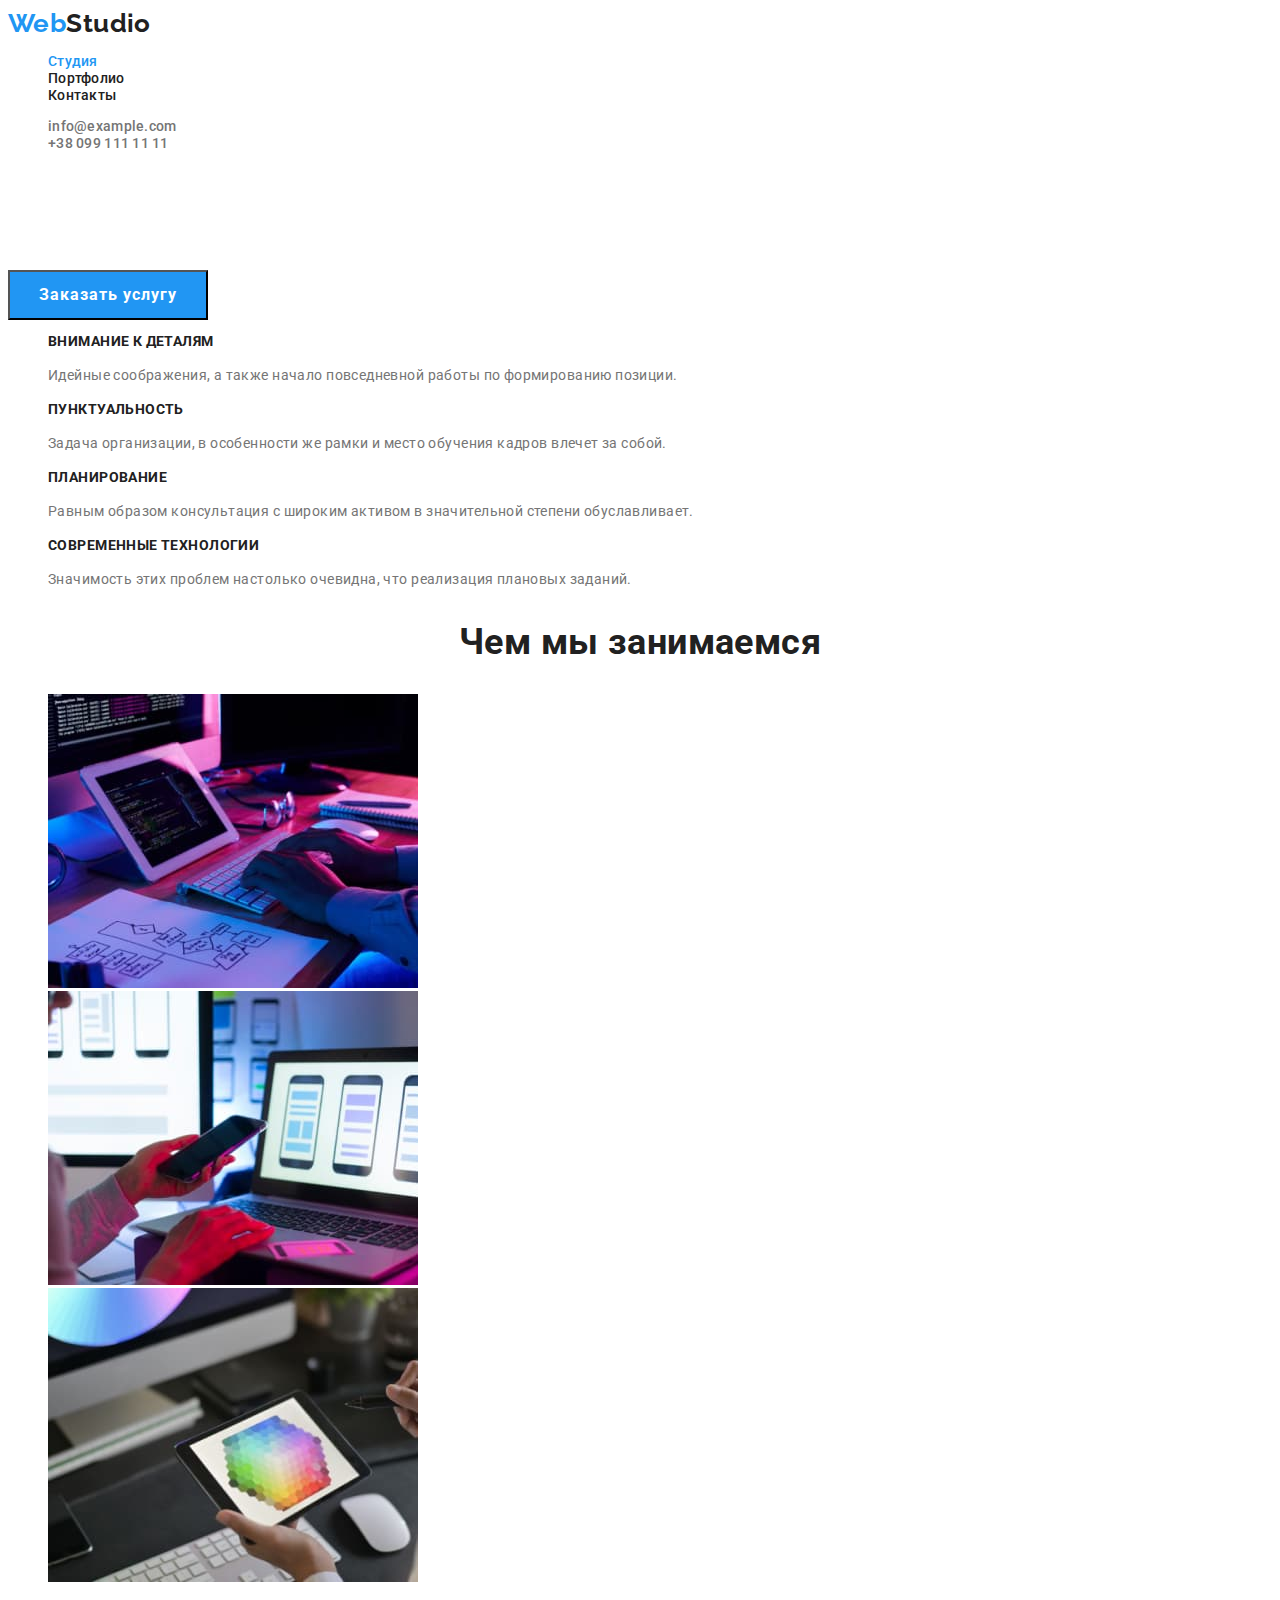
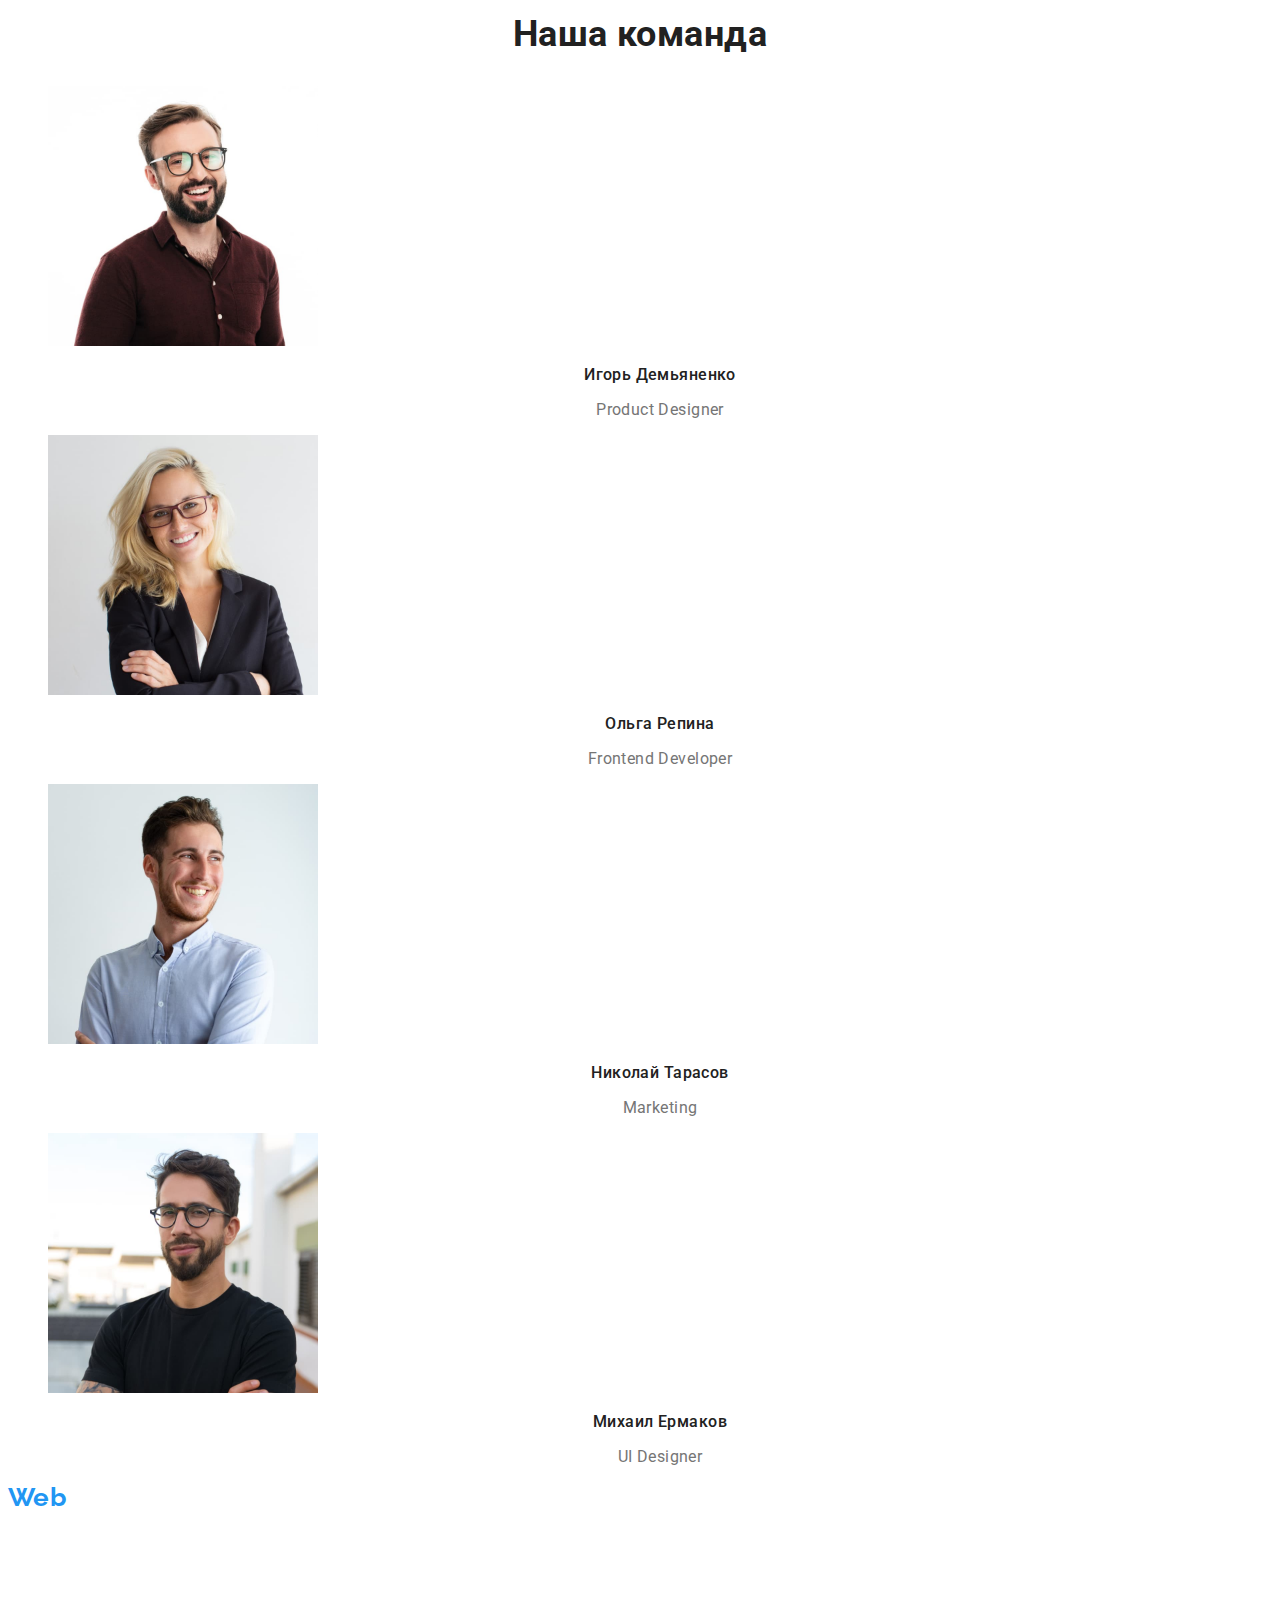
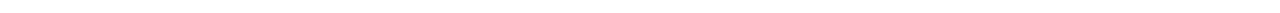
==== index.html @ ce9c1ff7 "copy 2" ====
<!DOCTYPE html>
<html lang="ru">

<head>
    <meta charset="UTF-8">
    <meta http-equiv="X-UA-Compatible" content="IE=edge">
    <meta name="viewport" content="width=device-width, initial-scale=1.0">
    <title>WebStudio</title>
    <link rel="preconnect" href="https://fonts.googleapis.com">
    <link rel="preconnect" href="https://fonts.gstatic.com" crossorigin>
    <link
        href="https://fonts.googleapis.com/css2?family=Raleway:wght@700&family=Roboto:wght@400;500;700;900&display=swap"
        rel="stylesheet">
    <link rel="stylesheet" href="./css/styles.css">
</head>

<body>
    <header class="header">
        <nav class="navigation">
            <a class="logo link" href="./index.html" lang="en"><span class="logo-part">Web</span>Studio</a>
            <ul class="nav-list list">
                <li><a class="nav-list-item carent link accent" href="./index.html">Студия</a></li>
                <li><a class="nav-list-item link accent" href="./portfolio.html">Портфолио</a></li>
                <li><a class="nav-list-item link accent" href="">Контакты</a></li>
            </ul>

        </nav>
        <ul class="contact-header list">
            <li><a class="contact link accent" href="meilto:info@example.com">info@example.com</a></li>
            <li><a class="contact link accent" href="tel:+380991111111">+38 099 111 11 11</a></li>
        </ul>

    </header>

    <div>
        <section class="hero">
            <h1 class="hero-title">Эффективные решения для вашего бизнеса</h1>
            <button type="button" class="button">Заказать услугу</button>
        </section>

    </div>

    <main>
        <section class="section">
            <h2 class="section-title" hidden>Принципы в работе</h2>
            <ul class="base-list list">
                <li>
                    <h3 class="title">Внимание к деталям</h3>
                    <p class="text">Идейные соображения, а также начало повседневной работы по формированию позиции.</p>
                </li>
                <li>
                    <h3 class="title">Пунктуальность</h3>
                    <p class="text">Задача организации, в особенности же рамки и место обучения кадров влечет за собой.
                    </p>
                </li>
                <li>
                    <h3 class="title">Планирование</h3>
                    <p class="text">Равным образом консультация с широким активом в значительной степени обуславливает.
                    </p>
                </li>
                <li>
                    <h3 class="title">Современные технологии</h3>
                    <p class="text">Значимость этих проблем настолько очевидна, что реализация плановых заданий.</p>
                </li>
            </ul>
        </section>
        <section class="section">
            <h2 class="section-title">Чем мы занимаемся</h2>
            <ul class="list">
                <li><img src="./images/img1.jpg" alt="блок-схема и ноутбук" width="370"></li>
                <li><img src="./images/img2.jpg" alt="смартфон и ноутбук" width="370"></li>
                <li><img src="./images/img3.jpg" alt="планшет" width="370"></li>
            </ul>
        </section>
        <section class="section">
            <h2 class="section-title">Наша команда</h2>
            <ul class="team-list list">
                <li>
                    <img src="./images/foto1.jpg" alt="фото Игоря" width="270">
                    <h3 class="title">Игорь Демьяненко</h3>
                    <p class="text">Product Designer</p>
                </li>
                <li>
                    <img src="./images/foto2.jpg" alt="фото Ольгы" width="270">
                    <h3 class="title">Ольга Репина</h3>
                    <p class="text">Frontend Developer</p>
                </li>
                <li>
                    <img src="./images/foto3.jpg" alt="фото Николая" width="270">
                    <h3 class="title">Николай Тарасов</h3>
                    <p class="text">Marketing</p>
                </li>
                <li>
                    <img src="./images/foto4.jpg" alt="фото Михаила" width="270">
                    <h3 class="title">Михаил Ермаков</h3>
                    <p class="text">UI Designer</p>
                </li>
            </ul>
        </section>
    </main>

    <footer class="footer">
        <a class="logo link" href="./index.html" lang="en"><span class="logo-part">Web</span>Studio</a>
        <address>
            <ul class="list">
                <li>
                    <a class="footer-link link accent" href="https://goo.gl/maps/G8qJHYec9bDJNxMg7" target="_blank"
                        rel="noopener noreferrer">г. Киев,
                        пр-т Леси Украинки, 26</a>
                </li>
                <li>
                    <a class="footer-link link accent contact" href="tel:+380991111111">+38 099 111 11 11</a>
                </li>
                <li>
                    <a class="footer-link link accent contact" href="meilto:info@example.com">info@example.com</a>
                </li>
            </ul>
        </address>
    </footer>
</body>

</html>
---- css/styles.css ----
:root {
    --primary-font-family: 'Roboto', sans-serif;
    --secondary-font-family: 'Raleway', sans-serif;

    --primary-text-color: #212121;
    --secondary-text-color: #757575;
    --text-color-light: #ffffff;
    --accent-color: #2196F3;
    --hover-accent-color: #188CE8;

    --btn-filter-color: #F5F4FA;
}

body {
    font-size: 14px;
    letter-spacing: 0.03em;

    background: var(--text-color-light);
    /* background: #F5F4FA; */
    color: var(--primary-text-color);
    font-family: var(--primary-font-family);
}


.list {
    list-style: none;
}

.link {
    text-decoration: none;

}

/* header */
.logo {
    font-family: var(--secondary-font-family);
    font-weight: 700;
    font-size: 26px;
    line-height: 1.19;


    color: var(--primary-text-color);
}

.logo-part {
    color: var(--accent-color);
}


.nav-list-item,
.contact {
    font-weight: 500;
    line-height: 1.14;
    letter-spacing: 0.02em;

}

.nav-list-item {
    color: var(--primary-text-color);
}

.contact {
    color: var(--secondary-text-color);
}

.nav-list-item.carent {
    color: var(--accent-color)
}


.accent:hover,
.accent:focus {
    color: var(--accent-color);
}



/* --------------hero------------ */

.hero-title {
    font-weight: 900;
    font-size: 44px;
    line-height: 1.36;
    text-align: center;
    letter-spacing: 0.06em;
    text-transform: uppercase;

    color: var(--text-color-light);
}

.button {
    font-family: var(--primary-font-family);
    width: 200px;
    height: 50px;

    font-weight: 700;
    font-size: 16px;
    line-height: 1.88;

    cursor: pointer;
    align-items: center;
    text-align: center;
    letter-spacing: 0.06em;

    background-color: var(--accent-color);
    color: var(--text-color-light);
}

.button:hover,
.button:focus {
    background-color: var(--hover-accent-color);

}

/* -------------main------------ */

.section-title {
    font-weight: 700;
    font-size: 36px;
    line-height: 1.16;
    text-align: center;
}

.base-list .title {
    font-weight: 700;
    font-size: 14px;
    line-height: 1.14;
    text-transform: uppercase;
}

.team-list .title {
    font-weight: 500;
    font-size: 16px;
    line-height: 1.19;

    text-align: center;
}


.base-list .text {
    line-height: 1.71;

    color: var(--secondary-text-color);
}

.team-list .text {
    font-size: 16px;
    line-height: 1.19;

    text-align: center;
    color: var(--secondary-text-color);
}

/* ---------footer--------- */
.footer .logo {
    color: var(--text-color-light);
}

.footer-link {
    font-weight: 400;
    line-height: 1.71;
    font-style: normal;

    color: var(--text-color-light);
}

.footer .contact {
    color: rgba(255, 255, 255, 0.6);
}

.footer .contact:hover,
.footer .contact:focus {
    color: var(--accent-color);
}

/* ----------portfolio---------- */

.btn-filter {
    font-family: var(--primary-font-family);
    font-weight: 500;
    font-size: 16px;
    line-height: 1.62;

    cursor: pointer;

    text-align: center;
    height: 38px;

    color: var(--primary-text-color);

    background: var(--btn-filter-color);
    border-radius: 4px;
}

.btn-filter:hover,
.btn-filter:focus {
    background-color: var(--accent-color);
    color: var(--text-color-light);
}

.portfolio-title {
    font-weight: 700;
    font-size: 18px;
    line-height: 2;
    letter-spacing: 0.06em;

    color: var(--primary-text-color)
}

.portfolio-text {
    font-size: 16px;
    line-height: 1.88;

    color: var(--secondary-text-color);
}
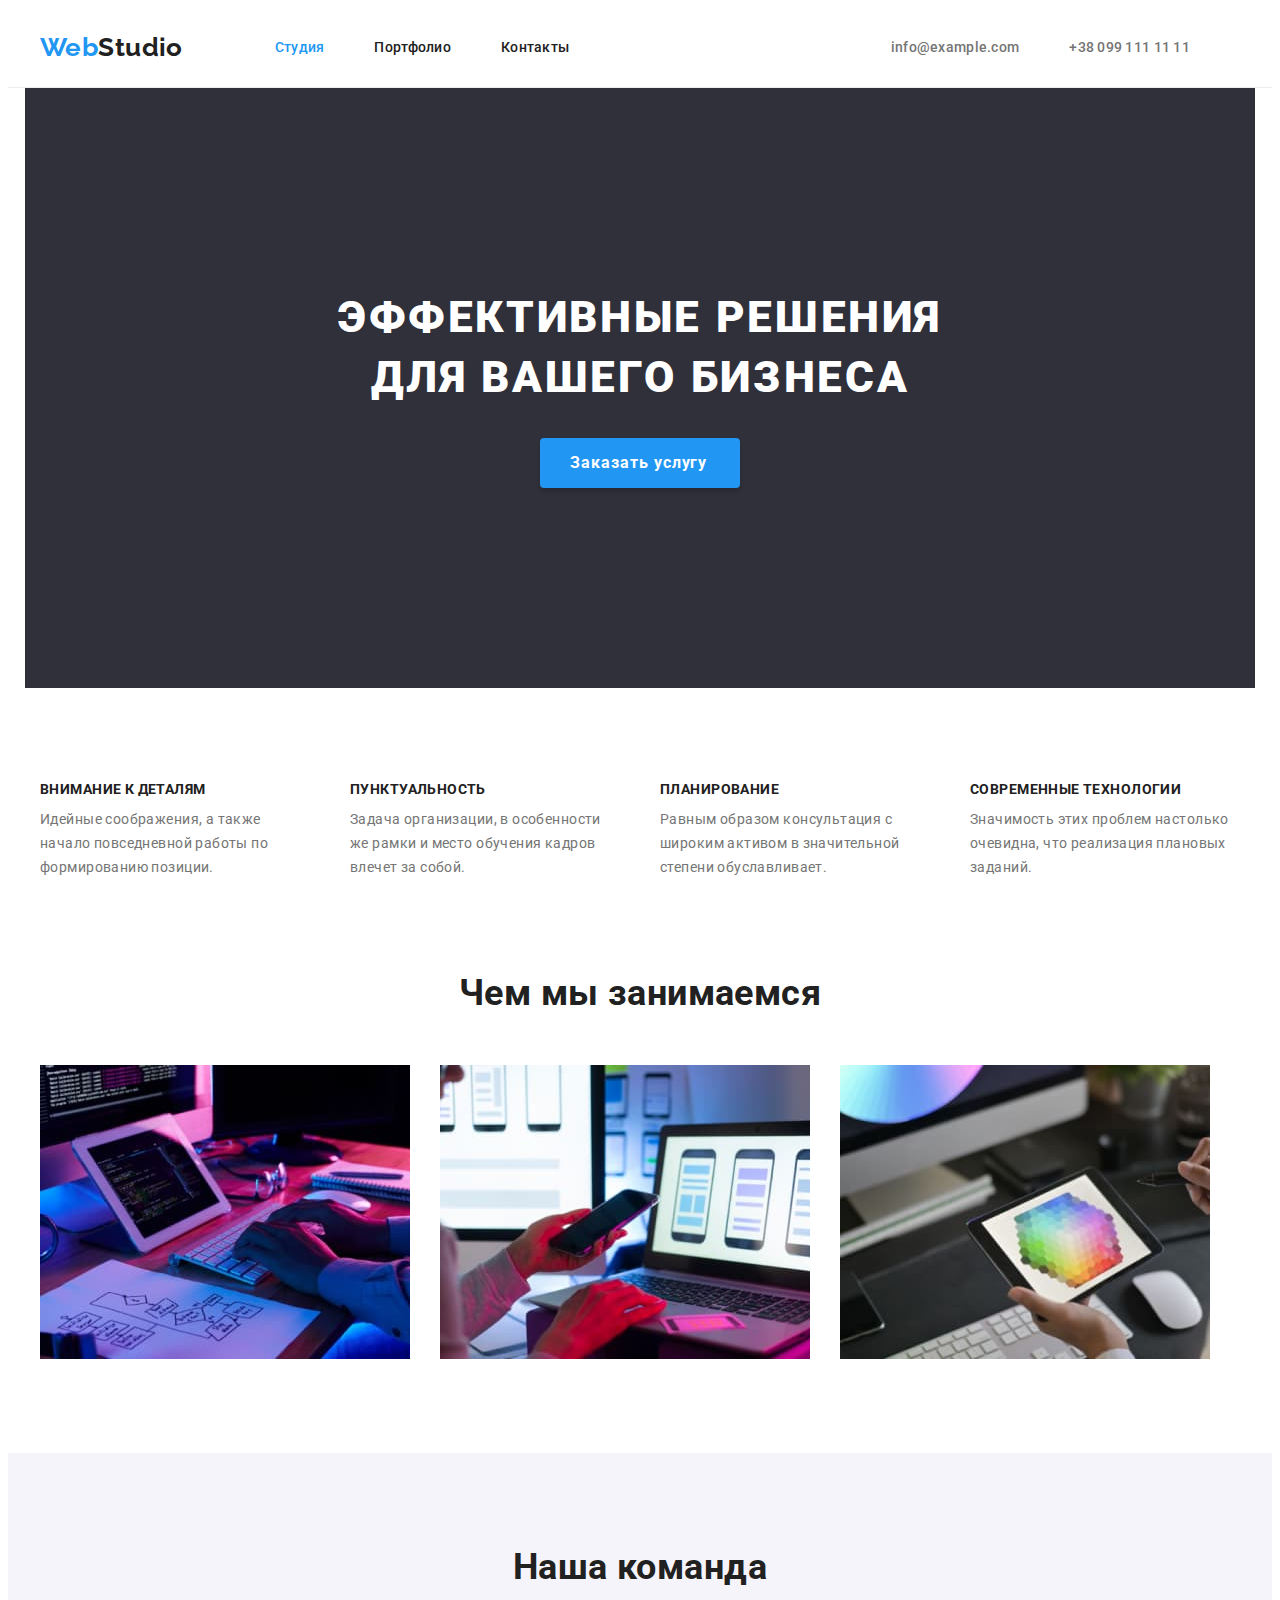
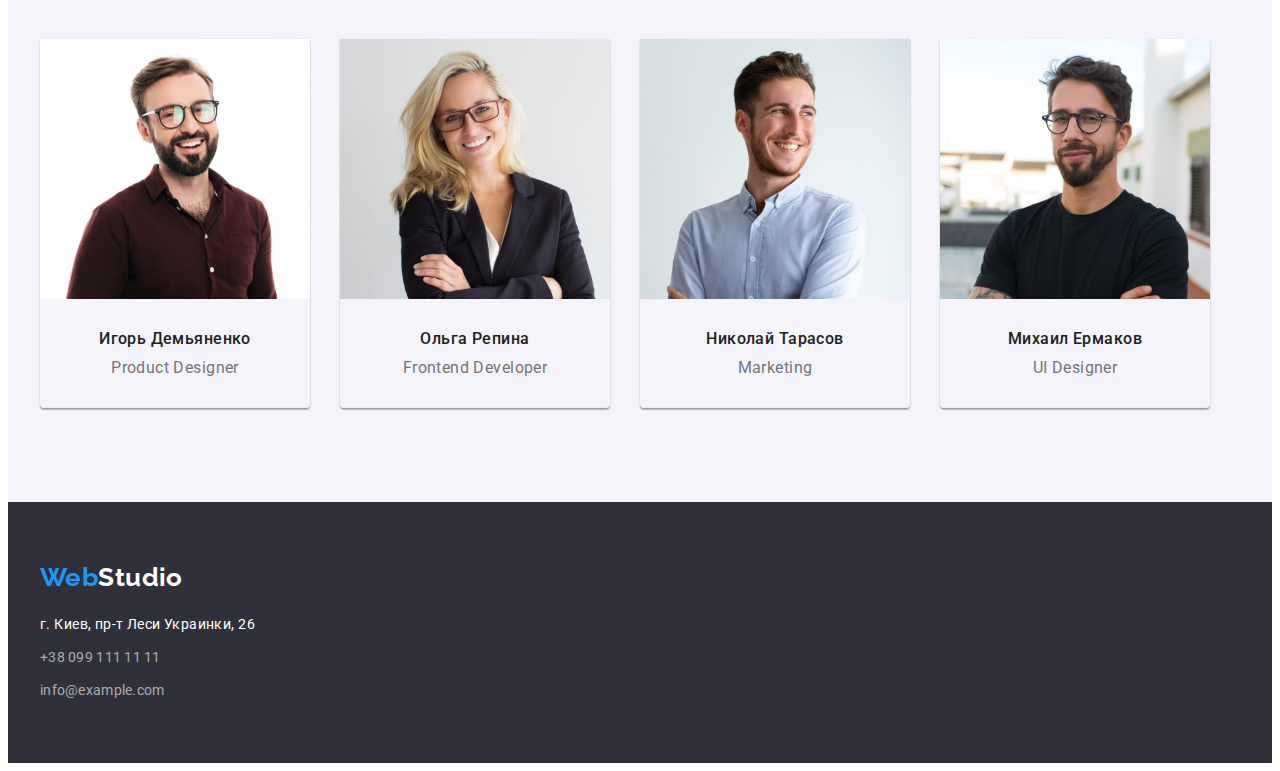
==== commit e2274170: "home work3" ====
--- a/index.html
+++ b/index.html
@@ -11,28 +11,37 @@
     <link
         href="https://fonts.googleapis.com/css2?family=Raleway:wght@700&family=Roboto:wght@400;500;700;900&display=swap"
         rel="stylesheet">
+    <link rel="stylesheet" href="https://cdnjs.cloudflare.com/ajax/libs/modern-normalize/1.1.0/modern-normalize.min.css"
+        integrity="sha512-wpPYUAdjBVSE4KJnH1VR1HeZfpl1ub8YT/NKx4PuQ5NmX2tKuGu6U/JRp5y+Y8XG2tV+wKQpNHVUX03MfMFn9Q=="
+        crossorigin="anonymous" referrerpolicy="no-referrer" />
+
     <link rel="stylesheet" href="./css/styles.css">
 </head>
 
 <body>
     <header class="header">
-        <nav class="navigation">
-            <a class="logo link" href="./index.html" lang="en"><span class="logo-part">Web</span>Studio</a>
-            <ul class="nav-list list">
-                <li><a class="nav-list-item carent link accent" href="./index.html">Студия</a></li>
-                <li><a class="nav-list-item link accent" href="./portfolio.html">Портфолио</a></li>
-                <li><a class="nav-list-item link accent" href="">Контакты</a></li>
+        <div class="container header-container">
+            <nav class="navigation">
+                <a class="logo link" href="./index.html" lang="en"><span class="logo-part">Web</span>Studio</a>
+                <ul class="nav-list list">
+                    <li class="nav-list-item"><a class="nav-list-link carent link accent" href="./index.html">Студия</a>
+                    </li>
+                    <li class="nav-list-item"><a class="nav-list-link link accent" href="./portfolio.html">Портфолио</a>
+                    </li>
+                    <li class="nav-list-item"><a class="nav-list-link link accent" href="">Контакты</a></li>
+                </ul>
+
+            </nav>
+            <ul class="contact-header list">
+                <li class="contact-item"><a class="contact link accent"
+                        href="meilto:info@example.com">info@example.com</a></li>
+                <li class="contact-item"><a class="contact link accent" href="tel:+380991111111">+38 099 111 11 11</a>
+                </li>
             </ul>
-
-        </nav>
-        <ul class="contact-header list">
-            <li><a class="contact link accent" href="meilto:info@example.com">info@example.com</a></li>
-            <li><a class="contact link accent" href="tel:+380991111111">+38 099 111 11 11</a></li>
-        </ul>
-
+        </div>
     </header>
 
-    <div>
+    <div class="container hero-container">
         <section class="hero">
             <h1 class="hero-title">Эффективные решения для вашего бизнеса</h1>
             <button type="button" class="button">Заказать услугу</button>
@@ -41,81 +50,108 @@
     </div>
 
     <main>
-        <section class="section">
-            <h2 class="section-title" hidden>Принципы в работе</h2>
-            <ul class="base-list list">
-                <li>
-                    <h3 class="title">Внимание к деталям</h3>
-                    <p class="text">Идейные соображения, а также начало повседневной работы по формированию позиции.</p>
-                </li>
-                <li>
-                    <h3 class="title">Пунктуальность</h3>
-                    <p class="text">Задача организации, в особенности же рамки и место обучения кадров влечет за собой.
-                    </p>
-                </li>
-                <li>
-                    <h3 class="title">Планирование</h3>
-                    <p class="text">Равным образом консультация с широким активом в значительной степени обуславливает.
-                    </p>
-                </li>
-                <li>
-                    <h3 class="title">Современные технологии</h3>
-                    <p class="text">Значимость этих проблем настолько очевидна, что реализация плановых заданий.</p>
-                </li>
-            </ul>
+        <section class="section principle">
+            <div class="container">
+                <h2 class="section-title" hidden>Принципы в работе</h2>
+                <ul class="base-list list">
+                    <li class="base-list-item">
+                        <h3 class="title">Внимание к деталям</h3>
+                        <p class="text">Идейные соображения, а также начало повседневной работы по формированию позиции.
+                        </p>
+                    </li>
+                    <li class="base-list-item">
+                        <h3 class="title">Пунктуальность</h3>
+                        <p class="text">Задача организации, в особенности же рамки и место обучения кадров влечет за
+                            собой.
+                        </p>
+                    </li>
+                    <li class="base-list-item">
+                        <h3 class="title">Планирование</h3>
+                        <p class="text">Равным образом консультация с широким активом в значительной степени
+                            обуславливает.
+                        </p>
+                    </li>
+                    <li class="base-list-item">
+                        <h3 class="title">Современные технологии</h3>
+                        <p class="text">Значимость этих проблем настолько очевидна, что реализация плановых заданий.</p>
+                    </li>
+                </ul>
+            </div>
+
         </section>
         <section class="section">
-            <h2 class="section-title">Чем мы занимаемся</h2>
-            <ul class="list">
-                <li><img src="./images/img1.jpg" alt="блок-схема и ноутбук" width="370"></li>
-                <li><img src="./images/img2.jpg" alt="смартфон и ноутбук" width="370"></li>
-                <li><img src="./images/img3.jpg" alt="планшет" width="370"></li>
-            </ul>
+            <div class="container">
+                <h2 class="section-title">Чем мы занимаемся</h2>
+                <ul class="list work-list">
+                    <li class="work-list-item"><img src="./images/img1.jpg" alt="блок-схема и ноутбук" width="370"></li>
+                    <li class="work-list-item"><img src="./images/img2.jpg" alt="смартфон и ноутбук" width="370"></li>
+                    <li class="work-list-item"><img src="./images/img3.jpg" alt="планшет" width="370"></li>
+                </ul>
+            </div>
+
         </section>
-        <section class="section">
-            <h2 class="section-title">Наша команда</h2>
-            <ul class="team-list list">
-                <li>
-                    <img src="./images/foto1.jpg" alt="фото Игоря" width="270">
-                    <h3 class="title">Игорь Демьяненко</h3>
-                    <p class="text">Product Designer</p>
-                </li>
-                <li>
-                    <img src="./images/foto2.jpg" alt="фото Ольгы" width="270">
-                    <h3 class="title">Ольга Репина</h3>
-                    <p class="text">Frontend Developer</p>
-                </li>
-                <li>
-                    <img src="./images/foto3.jpg" alt="фото Николая" width="270">
-                    <h3 class="title">Николай Тарасов</h3>
-                    <p class="text">Marketing</p>
-                </li>
-                <li>
-                    <img src="./images/foto4.jpg" alt="фото Михаила" width="270">
-                    <h3 class="title">Михаил Ермаков</h3>
-                    <p class="text">UI Designer</p>
-                </li>
-            </ul>
+        <section class="team-section section">
+            <div class="container">
+                <h2 class="section-title">Наша команда</h2>
+                <ul class="team-list list">
+                    <li class="team-list-item">
+                        <img src="./images/foto1.jpg" alt="фото Игоря" width="270">
+                        <div class="team-card">
+                            <h3 class="title">Игорь Демьяненко</h3>
+                            <p class="text">Product Designer</p>
+                        </div>
+
+                    </li>
+                    <li class="team-list-item">
+                        <img src="./images/foto2.jpg" alt="фото Ольгы" width="270">
+                        <div class="team-card">
+                            <h3 class="title">Ольга Репина</h3>
+                            <p class="text">Frontend Developer</p>
+                        </div>
+
+                    </li>
+                    <li class="team-list-item">
+                        <img src="./images/foto3.jpg" alt="фото Николая" width="270">
+                        <div class="team-card">
+                            <h3 class="title">Николай Тарасов</h3>
+                            <p class="text">Marketing</p>
+                        </div>
+
+                    </li>
+                    <li class="team-list-item">
+                        <img src="./images/foto4.jpg" alt="фото Михаила" width="270">
+                        <div class="team-card">
+                            <h3 class="title">Михаил Ермаков</h3>
+                            <p class="text">UI Designer</p>
+                        </div>
+
+                    </li>
+                </ul>
+            </div>
+
         </section>
     </main>
 
     <footer class="footer">
-        <a class="logo link" href="./index.html" lang="en"><span class="logo-part">Web</span>Studio</a>
-        <address>
-            <ul class="list">
-                <li>
-                    <a class="footer-link link accent" href="https://goo.gl/maps/G8qJHYec9bDJNxMg7" target="_blank"
-                        rel="noopener noreferrer">г. Киев,
-                        пр-т Леси Украинки, 26</a>
-                </li>
-                <li>
-                    <a class="footer-link link accent contact" href="tel:+380991111111">+38 099 111 11 11</a>
-                </li>
-                <li>
-                    <a class="footer-link link accent contact" href="meilto:info@example.com">info@example.com</a>
-                </li>
-            </ul>
-        </address>
+        <div class="container">
+            <a class="logo link" href="./index.html" lang="en"><span class="logo-part">Web</span>Studio</a>
+            <address>
+                <ul class="list">
+                    <li class="address-item">
+                        <a class="footer-link link accent" href="https://goo.gl/maps/G8qJHYec9bDJNxMg7" target="_blank"
+                            rel="noopener noreferrer">г. Киев,
+                            пр-т Леси Украинки, 26</a>
+                    </li>
+                    <li class="address-item">
+                        <a class="footer-link link accent contact" href="tel:+380991111111">+38 099 111 11 11</a>
+                    </li>
+                    <li class="address-item">
+                        <a class="footer-link link accent contact" href="meilto:info@example.com">info@example.com</a>
+                    </li>
+                </ul>
+            </address>
+        </div>
+
     </footer>
 </body>
 
--- a/css/styles.css
+++ b/css/styles.css
@@ -21,8 +21,32 @@
     font-family: var(--primary-font-family);
 }
 
+h1,
+h2,
+h3,
+h4,
+p {
+    margin-top: 0;
+    margin-bottom: 0;
+}
+
+ul,
+ol {
+    margin-top: 0;
+    margin-bottom: 0;
+    padding-left: 0;
+}
+
+img {
+    display: block;
+}
+
+address {
+    font-style: normal;
+}
 
 .list {
+    display: flex;
     list-style: none;
 }
 
@@ -31,8 +55,35 @@
 
 }
 
+.container {
+    width: 1200px;
+    padding-left: 15px;
+    padding-right: 15px;
+    margin-left: auto;
+    margin-right: auto;
+}
+
 /* header */
+.header {
+    padding-top: 24px;
+    padding-bottom: 24px;
+    border-bottom: 1px solid #ECECEC;
+}
+
+.header-container {
+    display: flex;
+    align-items: center;
+    justify-content: space-between;
+}
+
+.navigation {
+    display: flex;
+    align-items: center;
+}
+
 .logo {
+    margin-right: 92px;
+
     font-family: var(--secondary-font-family);
     font-weight: 700;
     font-size: 26px;
@@ -46,8 +97,12 @@
     color: var(--accent-color);
 }
 
-
-.nav-list-item,
+.nav-list {
+    display: flex;
+    align-items: center;
+}
+
+.nav-list-link,
 .contact {
     font-weight: 500;
     line-height: 1.14;
@@ -55,15 +110,20 @@
 
 }
 
-.nav-list-item {
+.nav-list-link {
     color: var(--primary-text-color);
+}
+
+.nav-list-item:not(:last-child),
+.contact-item {
+    margin-right: 50px;
 }
 
 .contact {
     color: var(--secondary-text-color);
 }
 
-.nav-list-item.carent {
+.nav-list-link.carent {
     color: var(--accent-color)
 }
 
@@ -76,8 +136,19 @@
 
 
 /* --------------hero------------ */
+.hero-container {
+    background: #2F303A;
+    padding-top: 200px;
+    padding-bottom: 200px;
+
+    /* align-content: center; */
+}
 
 .hero-title {
+    margin-left: auto;
+    margin-right: auto;
+    margin-bottom: 30px;
+    max-width: 696px;
     font-weight: 900;
     font-size: 44px;
     line-height: 1.36;
@@ -89,9 +160,16 @@
 }
 
 .button {
+    display: flex;
+    margin-left: auto;
+    margin-right: auto;
+
     font-family: var(--primary-font-family);
-    width: 200px;
-    height: 50px;
+    min-width: 200px;
+
+    padding: 10px 30px;
+    box-shadow: 0px 4px 4px rgba(0, 0, 0, 0.15);
+    border-radius: 4px;
 
     font-weight: 700;
     font-size: 16px;
@@ -104,6 +182,7 @@
 
     background-color: var(--accent-color);
     color: var(--text-color-light);
+    border: none;
 }
 
 .button:hover,
@@ -114,11 +193,45 @@
 
 /* -------------main------------ */
 
+.section {
+    padding-top: 94px;
+    padding-bottom: 94px;
+}
+
 .section-title {
+    margin-bottom: 50px;
     font-weight: 700;
     font-size: 36px;
     line-height: 1.16;
     text-align: center;
+}
+
+.principle {
+    padding-bottom: 0;
+}
+
+.base-list {
+    justify-content: space-between;
+}
+
+.base-list-item {
+    width: 270px;
+
+}
+
+.team-list {
+    margin-left: -30px;
+    margin-top: -30px;
+}
+
+.team-list-item {
+    flex-basis: calc((100%-120px))/4;
+    margin-left: 30px;
+    margin-top: 30px;
+}
+
+.title {
+    margin-bottom: 10px;
 }
 
 .base-list .title {
@@ -136,11 +249,25 @@
     text-align: center;
 }
 
+.work-list {
+    margin-left: -30px;
+    margin-top: -30px;
+}
+
+.work-list-item {
+    flex-basis: calc((100%-90px))/3;
+    margin-left: 30px;
+    margin-top: 30px;
+}
 
 .base-list .text {
     line-height: 1.71;
 
     color: var(--secondary-text-color);
+}
+
+.team-section {
+    background-color: #F5F4FA;
 }
 
 .team-list .text {
@@ -151,9 +278,38 @@
     color: var(--secondary-text-color);
 }
 
+.team-list-item {
+    box-shadow: 0px 1px 3px rgba(0, 0, 0, 0.12), 0px 1px 1px rgba(0, 0, 0, 0.14), 0px 2px 1px rgba(0, 0, 0, 0.2);
+    border-radius: 0px 0px 4px 4px;
+    border-bottom: 1px solid #ECECEC;
+    ;
+}
+
+.team-card {
+    padding-top: 30px;
+    padding-bottom: 30px;
+}
+
 /* ---------footer--------- */
+.footer {
+    background: #2F303A;
+    padding-top: 60px;
+    padding-bottom: 60px;
+
+}
+
 .footer .logo {
     color: var(--text-color-light);
+}
+
+.footer .list {
+    display: inline-block;
+    margin-top: 20px;
+
+}
+
+.address-item:not(:last-child) {
+    padding-bottom: 9px;
 }
 
 .footer-link {
@@ -175,7 +331,21 @@
 
 /* ----------portfolio---------- */
 
+.portfolio {
+    padding-top: 94px;
+    padding-bottom: 94px;
+}
+
+.portfolio-list-btn {
+    display: flex;
+    justify-content: center;
+
+    margin-bottom: 50px;
+}
+
 .btn-filter {
+    margin-right: 8px;
+
     font-family: var(--primary-font-family);
     font-weight: 500;
     font-size: 16px;
@@ -190,12 +360,27 @@
 
     background: var(--btn-filter-color);
     border-radius: 4px;
+    border: none;
 }
 
 .btn-filter:hover,
 .btn-filter:focus {
     background-color: var(--accent-color);
     color: var(--text-color-light);
+}
+
+.portfolio-list {
+
+    flex-wrap: wrap;
+    margin-left: -30px;
+    margin-top: -30px;
+}
+
+.portfolio-list-item {
+    flex-basis: calc((100%-90px))/3;
+    margin-left: 30px;
+    margin-top: 30px;
+
 }
 
 .portfolio-title {
@@ -203,6 +388,7 @@
     font-size: 18px;
     line-height: 2;
     letter-spacing: 0.06em;
+    margin-bottom: 4px;
 
     color: var(--primary-text-color)
 }
@@ -212,4 +398,9 @@
     line-height: 1.88;
 
     color: var(--secondary-text-color);
+}
+
+.portfolio-card {
+    padding: 20px 24px;
+    border-bottom: 1px solid #EEEEEE;
 }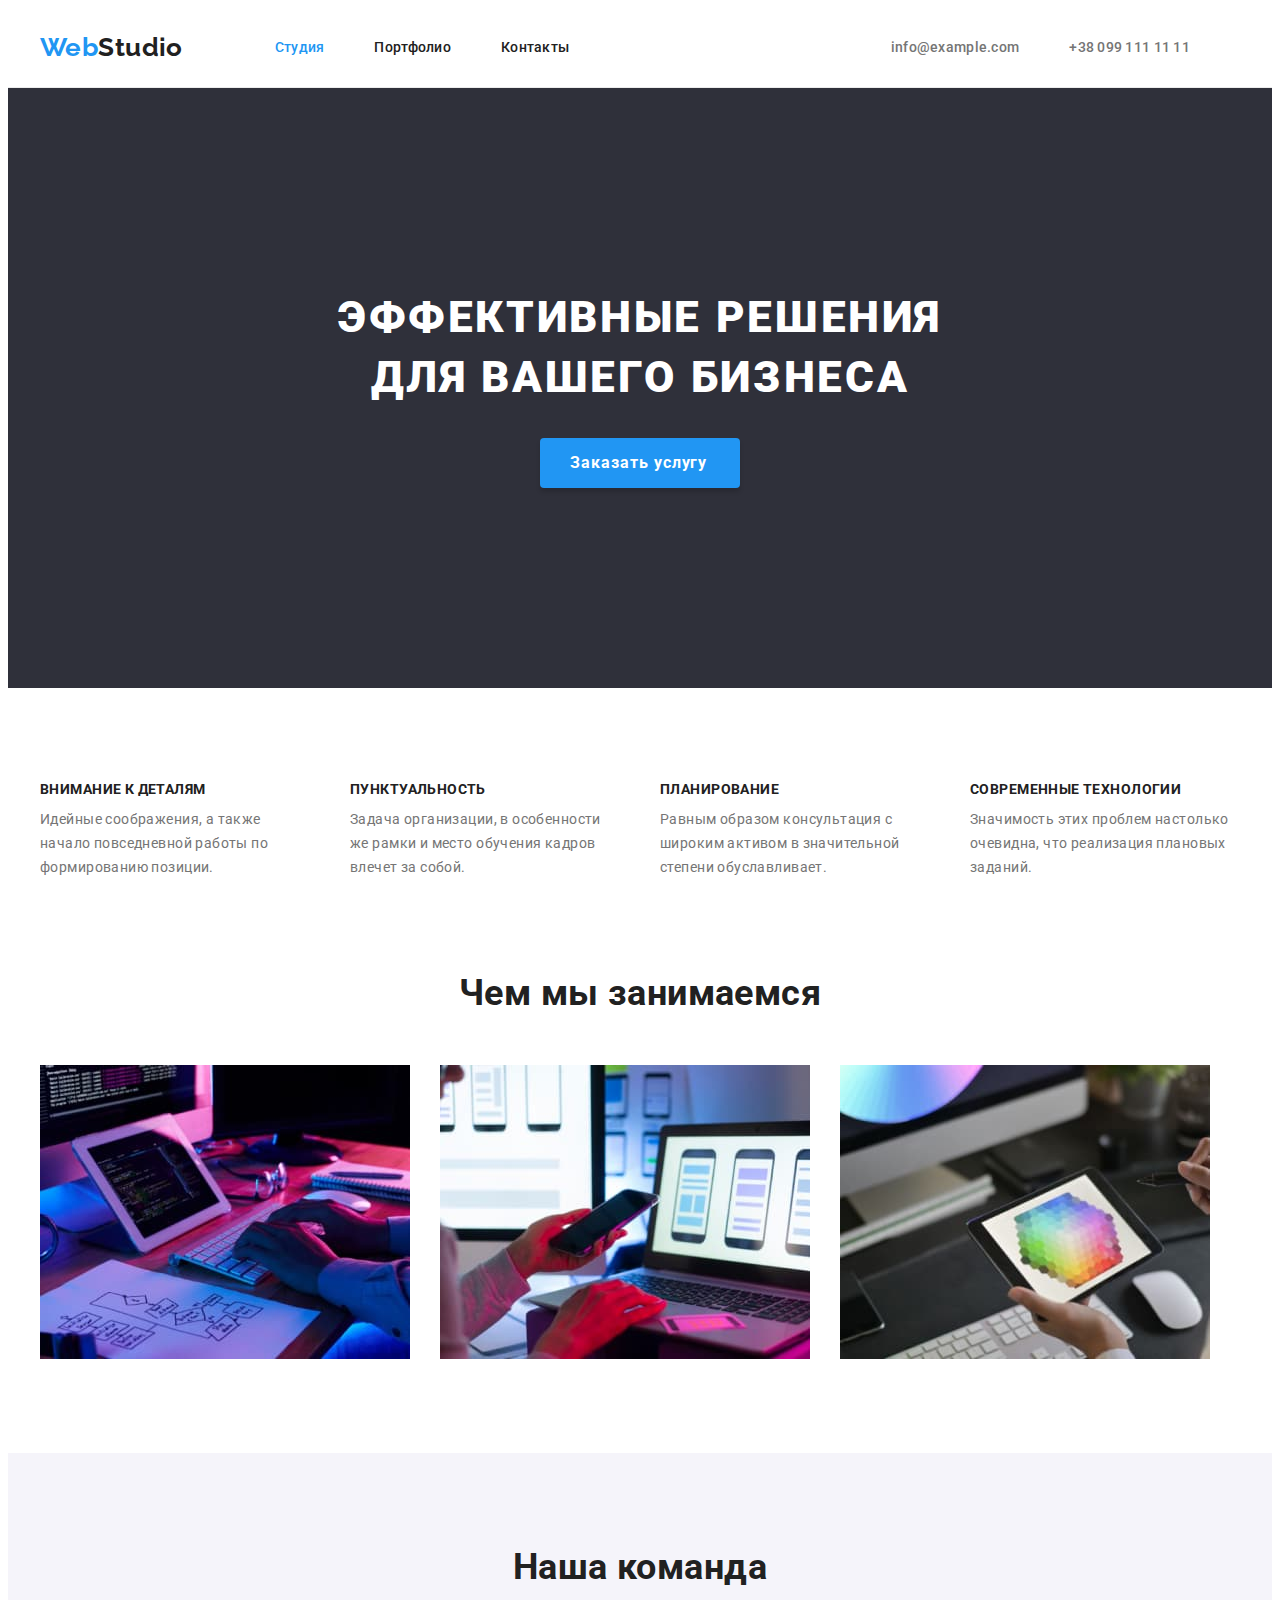
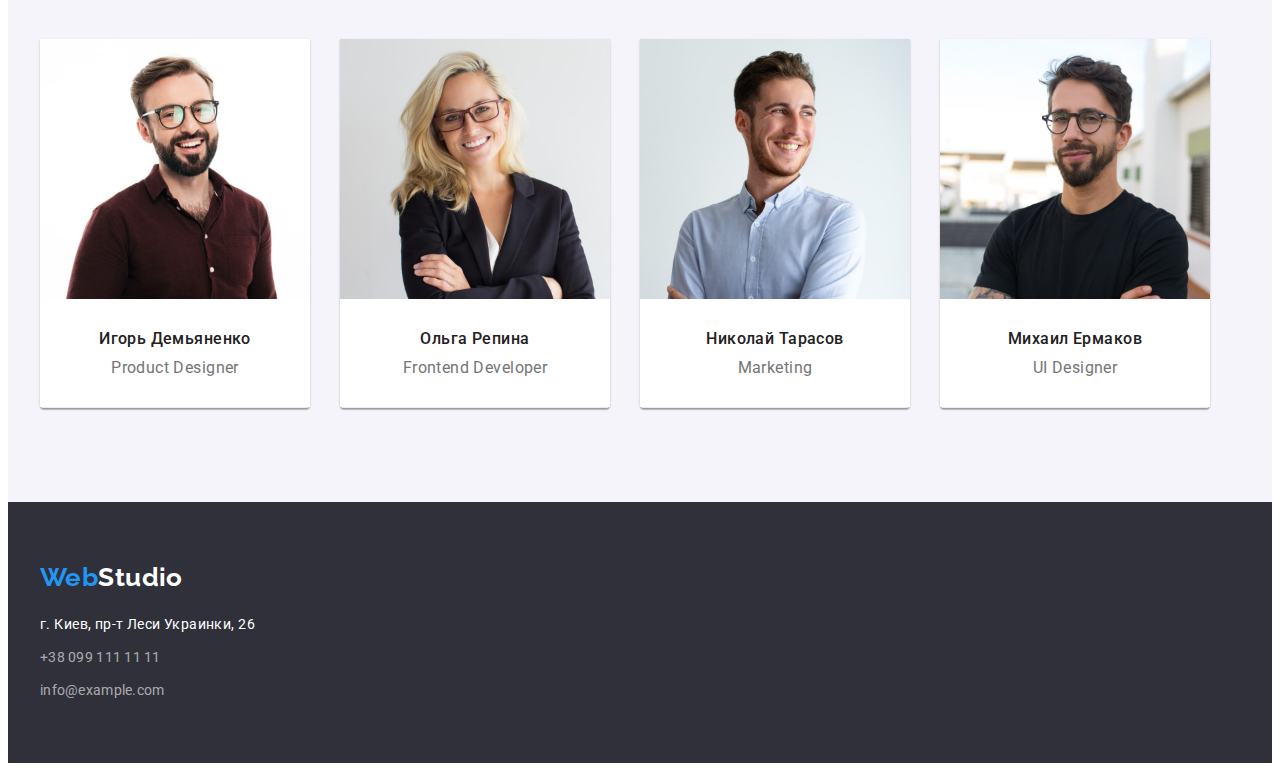
==== commit aa72e376: "change work3" ====
--- a/index.html
+++ b/index.html
@@ -41,15 +41,16 @@
         </div>
     </header>
 
-    <div class="container hero-container">
+    <main>
         <section class="hero">
-            <h1 class="hero-title">Эффективные решения для вашего бизнеса</h1>
-            <button type="button" class="button">Заказать услугу</button>
+            <div class="container hero-container">
+
+                <h1 class="hero-title">Эффективные решения для вашего бизнеса</h1>
+                <button type="button" class="button">Заказать услугу</button>
+
+            </div>
         </section>
 
-    </div>
-
-    <main>
         <section class="section principle">
             <div class="container">
                 <h2 class="section-title" hidden>Принципы в работе</h2>
--- a/css/styles.css
+++ b/css/styles.css
@@ -16,7 +16,6 @@
     letter-spacing: 0.03em;
 
     background: var(--text-color-light);
-    /* background: #F5F4FA; */
     color: var(--primary-text-color);
     font-family: var(--primary-font-family);
 }
@@ -136,7 +135,7 @@
 
 
 /* --------------hero------------ */
-.hero-container {
+.hero {
     background: #2F303A;
     padding-top: 200px;
     padding-bottom: 200px;
@@ -286,6 +285,7 @@
 }
 
 .team-card {
+    background-color: #fff;
     padding-top: 30px;
     padding-bottom: 30px;
 }
@@ -309,7 +309,7 @@
 }
 
 .address-item:not(:last-child) {
-    padding-bottom: 9px;
+    margin-bottom: 9px;
 }
 
 .footer-link {
@@ -331,11 +331,6 @@
 
 /* ----------portfolio---------- */
 
-.portfolio {
-    padding-top: 94px;
-    padding-bottom: 94px;
-}
-
 .portfolio-list-btn {
     display: flex;
     justify-content: center;
@@ -345,7 +340,7 @@
 
 .btn-filter {
     margin-right: 8px;
-
+    padding: 6px 22px;
     font-family: var(--primary-font-family);
     font-weight: 500;
     font-size: 16px;
@@ -402,5 +397,7 @@
 
 .portfolio-card {
     padding: 20px 24px;
+    border-right: 1px solid #EEEEEE;
     border-bottom: 1px solid #EEEEEE;
+    border-left: 1px solid #EEEEEE;
 }